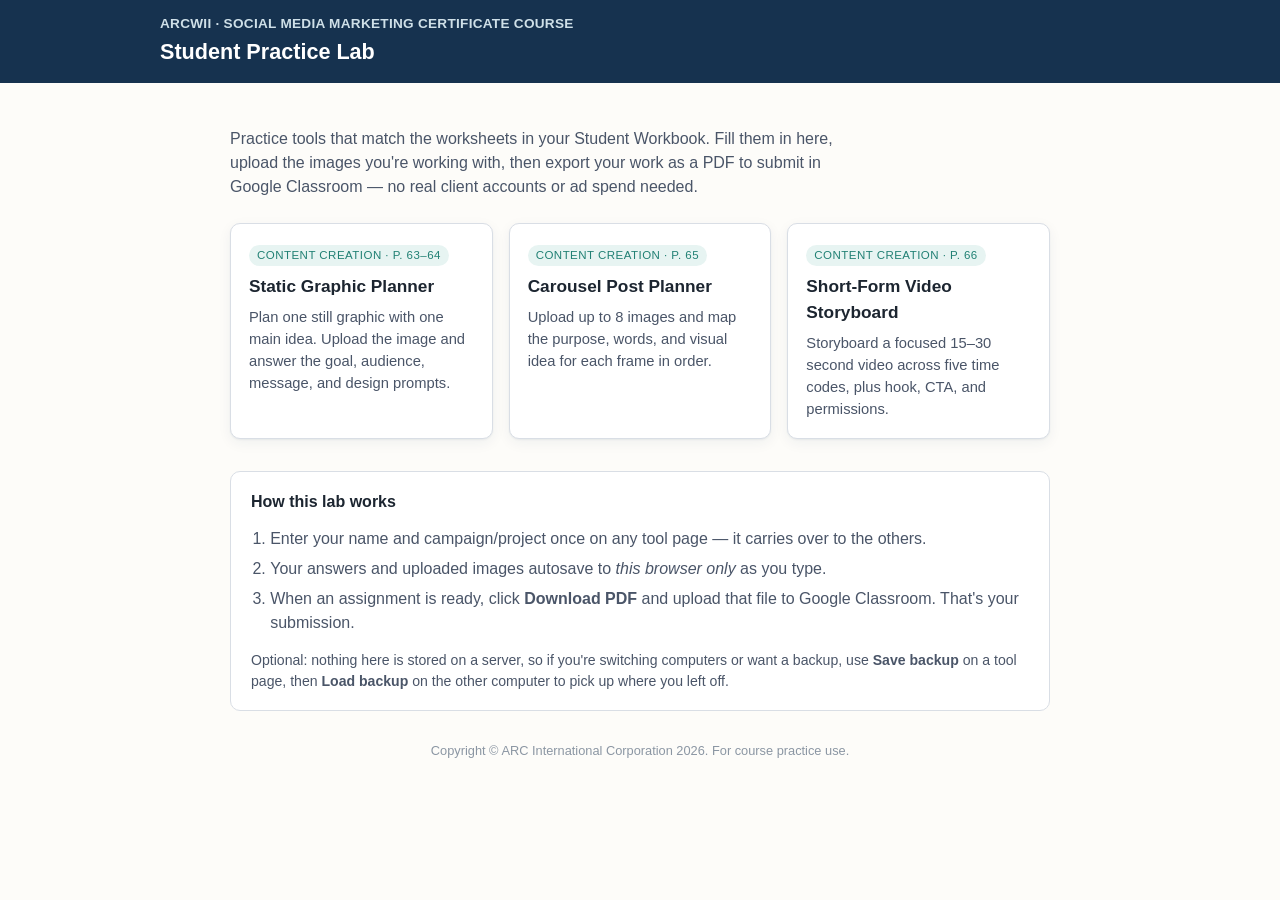
==== index.html @ 26e5f778 "Simplify submission flow: Download PDF is the main action, backup is optional" ====
<!DOCTYPE html>
<html lang="en">
<head>
<meta charset="UTF-8">
<meta name="viewport" content="width=device-width, initial-scale=1.0">
<title>ARCWII Student Practice Lab</title>
<link rel="stylesheet" href="shared/styles.css">
</head>
<body>
<header class="site-header">
  <div class="header-row">
    <div>
      <div class="brand">ARCWII &middot; Social Media Marketing Certificate Course</div>
      <h1>Student Practice Lab</h1>
    </div>
  </div>
</header>

<main>
  <p class="intro">
    Practice tools that match the worksheets in your Student Workbook. Fill them in here,
    upload the images you're working with, then export your work as a PDF to submit in
    Google Classroom &mdash; no real client accounts or ad spend needed.
  </p>

  <section class="tool-grid" aria-label="Practice tools">
    <a class="tool-card" href="static-graphic-planner.html">
      <span class="tag">Content Creation &middot; p. 63&ndash;64</span>
      <h2>Static Graphic Planner</h2>
      <p>Plan one still graphic with one main idea. Upload the image and answer the goal, audience, message, and design prompts.</p>
    </a>
    <a class="tool-card" href="carousel-planner.html">
      <span class="tag">Content Creation &middot; p. 65</span>
      <h2>Carousel Post Planner</h2>
      <p>Upload up to 8 images and map the purpose, words, and visual idea for each frame in order.</p>
    </a>
    <a class="tool-card" href="video-storyboard.html">
      <span class="tag">Content Creation &middot; p. 66</span>
      <h2>Short-Form Video Storyboard</h2>
      <p>Storyboard a focused 15&ndash;30 second video across five time codes, plus hook, CTA, and permissions.</p>
    </a>
  </section>

  <section class="howto">
    <h2>How this lab works</h2>
    <ol>
      <li>Enter your name and campaign/project once on any tool page &mdash; it carries over to the others.</li>
      <li>Your answers and uploaded images autosave to <em>this browser only</em> as you type.</li>
      <li>When an assignment is ready, click <strong>Download PDF</strong> and upload that file to Google Classroom. That's your submission.</li>
    </ol>
    <p style="color:var(--ink-soft);font-size:0.88rem;margin-bottom:0;">
      Optional: nothing here is stored on a server, so if you're switching computers or want a backup,
      use <strong>Save backup</strong> on a tool page, then <strong>Load backup</strong> on the other computer to pick up where you left off.
    </p>
  </section>

  <p class="footer-note">Copyright &copy; ARC International Corporation 2026. For course practice use.</p>
</main>
</body>
</html>
---- shared/styles.css ----
:root {
  --navy: #16324f;
  --navy-dark: #0d1f33;
  --teal: #2a9d8f;
  --teal-dark: #218074;
  --paper: #fdfcf9;
  --ink: #1c2530;
  --ink-soft: #4a5568;
  --line: #d9dee5;
  --line-soft: #eceff3;
  --warn-bg: #fff4e5;
  --warn-border: #e8a33d;
  --ok: #2a9d8f;
  --radius: 10px;
  --shadow: 0 1px 2px rgba(22, 50, 79, 0.06), 0 4px 14px rgba(22, 50, 79, 0.06);
}

* { box-sizing: border-box; }

html, body {
  margin: 0;
  padding: 0;
  background: var(--paper);
  color: var(--ink);
  font-family: -apple-system, BlinkMacSystemFont, "Segoe UI", Roboto, Helvetica, Arial, sans-serif;
  line-height: 1.5;
}

a { color: var(--teal-dark); }

.site-header {
  background: var(--navy);
  color: #fff;
  padding: 14px 20px;
}

.site-header .header-row {
  max-width: 960px;
  margin: 0 auto;
  display: flex;
  align-items: baseline;
  justify-content: space-between;
  flex-wrap: wrap;
  gap: 8px;
}

.site-header .brand {
  font-weight: 700;
  letter-spacing: 0.02em;
  font-size: 0.85rem;
  text-transform: uppercase;
  color: #cfe0e8;
}

.site-header h1 {
  margin: 2px 0 0;
  font-size: 1.35rem;
}

.site-header nav a {
  color: #eaf3f1;
  text-decoration: none;
  font-size: 0.92rem;
  border: 1px solid rgba(255,255,255,0.35);
  padding: 6px 12px;
  border-radius: 999px;
}

.site-header nav a:hover { background: rgba(255,255,255,0.1); }

main {
  max-width: 860px;
  margin: 0 auto;
  padding: 28px 20px 80px;
}

.intro {
  color: var(--ink-soft);
  max-width: 70ch;
}

.tool-grid {
  display: grid;
  grid-template-columns: repeat(auto-fit, minmax(240px, 1fr));
  gap: 16px;
  margin-top: 24px;
}

.tool-card {
  display: block;
  background: #fff;
  border: 1px solid var(--line);
  border-radius: var(--radius);
  padding: 18px;
  text-decoration: none;
  color: var(--ink);
  box-shadow: var(--shadow);
  transition: transform 0.1s ease, box-shadow 0.1s ease;
}

.tool-card:hover { transform: translateY(-2px); box-shadow: 0 6px 20px rgba(22,50,79,0.12); }

.tool-card .tag {
  display: inline-block;
  font-size: 0.72rem;
  text-transform: uppercase;
  letter-spacing: 0.04em;
  color: var(--teal-dark);
  background: #e7f4f2;
  padding: 2px 8px;
  border-radius: 999px;
  margin-bottom: 8px;
}

.tool-card h2 { margin: 0 0 6px; font-size: 1.08rem; }
.tool-card p { margin: 0; color: var(--ink-soft); font-size: 0.92rem; }

.howto {
  margin-top: 32px;
  background: #fff;
  border: 1px solid var(--line);
  border-radius: var(--radius);
  padding: 18px 20px;
}
.howto h2 { margin-top: 0; font-size: 1rem; }
.howto ol { margin: 0; padding-left: 1.2em; color: var(--ink-soft); }
.howto li { margin-bottom: 6px; }

.student-bar {
  background: #fff;
  border: 1px solid var(--line);
  border-radius: var(--radius);
  padding: 14px 18px;
  display: grid;
  grid-template-columns: 1fr 1fr;
  gap: 14px;
  margin-bottom: 22px;
}

@media (max-width: 560px) {
  .student-bar { grid-template-columns: 1fr; }
}

.field { display: flex; flex-direction: column; gap: 4px; }
.field label { font-size: 0.82rem; font-weight: 600; color: var(--ink-soft); }
.field input[type="text"],
.field textarea {
  font: inherit;
  padding: 9px 10px;
  border: 1px solid var(--line);
  border-radius: 6px;
  background: var(--paper);
  color: var(--ink);
  resize: vertical;
}
.field input[type="text"]:focus,
.field textarea:focus {
  outline: 2px solid var(--teal);
  outline-offset: 1px;
  border-color: var(--teal);
}

.planner-title { margin-bottom: 2px; }
.planner-sub { color: var(--ink-soft); margin-top: 0; }

.card {
  background: #fff;
  border: 1px solid var(--line);
  border-radius: var(--radius);
  padding: 20px;
  margin-bottom: 20px;
  box-shadow: var(--shadow);
}

.card h2 {
  margin-top: 0;
  font-size: 1.05rem;
  border-bottom: 1px solid var(--line-soft);
  padding-bottom: 10px;
}

.prompt-row {
  display: grid;
  grid-template-columns: 220px 1fr;
  gap: 16px;
  padding: 12px 0;
  border-bottom: 1px solid var(--line-soft);
}
.prompt-row:last-child { border-bottom: none; }
.prompt-row label { font-weight: 600; padding-top: 8px; }

@media (max-width: 620px) {
  .prompt-row { grid-template-columns: 1fr; gap: 6px; }
  .prompt-row label { padding-top: 0; }
}

textarea.answer {
  width: 100%;
  font: inherit;
  min-height: 64px;
  padding: 9px 10px;
  border: 1px solid var(--line);
  border-radius: 6px;
  background: var(--paper);
  color: var(--ink);
  resize: vertical;
}
textarea.answer:focus {
  outline: 2px solid var(--teal);
  outline-offset: 1px;
  border-color: var(--teal);
}

input[type="text"].answer-line {
  width: 100%;
  font: inherit;
  padding: 9px 10px;
  border: 1px solid var(--line);
  border-radius: 6px;
  background: var(--paper);
  color: var(--ink);
}
input[type="text"].answer-line:focus {
  outline: 2px solid var(--teal);
  outline-offset: 1px;
  border-color: var(--teal);
}

.frame-card {
  border: 1px solid var(--line);
  border-radius: var(--radius);
  padding: 16px;
  margin-bottom: 14px;
  background: var(--paper);
}
.frame-card h3 {
  margin: 0 0 10px;
  font-size: 0.95rem;
  color: var(--navy);
}

.image-upload {
  border: 1.5px dashed var(--line);
  border-radius: 8px;
  padding: 14px;
  text-align: center;
  background: #fff;
}
.image-upload.has-image { border-style: solid; padding: 10px; text-align: left; }

.image-upload input[type="file"] { display: block; margin: 0 auto; }

.image-preview-wrap {
  display: flex;
  align-items: center;
  gap: 12px;
  flex-wrap: wrap;
}
.image-preview-wrap img {
  max-width: 160px;
  max-height: 160px;
  border-radius: 6px;
  border: 1px solid var(--line);
  display: block;
}
.image-preview-wrap video {
  max-width: 320px;
  max-height: 220px;
  border-radius: 6px;
  border: 1px solid var(--line);
  display: block;
  background: #000;
}
.video-file-info {
  font-size: 0.85rem;
  color: var(--ink-soft);
  width: 100%;
}

.btn {
  font: inherit;
  font-weight: 600;
  border-radius: 8px;
  padding: 9px 16px;
  border: 1px solid transparent;
  cursor: pointer;
}
.btn-primary { background: var(--teal); color: #fff; }
.btn-primary:hover { background: var(--teal-dark); }
.btn-secondary { background: #fff; color: var(--navy); border-color: var(--line); }
.btn-secondary:hover { background: var(--line-soft); }
.btn-danger { background: #fff; color: #b3402a; border-color: #e6bcae; }
.btn-danger:hover { background: #fdece7; }
.btn-small { padding: 6px 10px; font-size: 0.82rem; }

.action-bar {
  position: sticky;
  bottom: 0;
  background: rgba(253,252,249,0.95);
  backdrop-filter: blur(4px);
  border-top: 1px solid var(--line);
  padding: 12px 0;
  margin-top: 8px;
  display: flex;
  align-items: center;
  gap: 10px;
  flex-wrap: wrap;
}

.save-status {
  font-size: 0.85rem;
  color: var(--ink-soft);
}
.save-status.ok { color: var(--ok); }

.spacer { flex: 1; }

.frame-controls {
  display: flex;
  gap: 10px;
  margin-bottom: 16px;
}

.print-value {
  white-space: pre-wrap;
  padding: 9px 10px;
  border: 1px solid var(--line-soft);
  border-radius: 6px;
  background: var(--paper);
  min-height: 1.4em;
  color: var(--ink);
}
.print-value.empty { color: #9aa5b1; font-style: italic; }

.visually-hidden {
  position: absolute;
  width: 1px; height: 1px;
  overflow: hidden;
  clip: rect(0 0 0 0);
  white-space: nowrap;
}

.time-table {
  width: 100%;
  border-collapse: collapse;
}
.time-table th, .time-table td {
  border: 1px solid var(--line-soft);
  padding: 10px;
  vertical-align: top;
  text-align: left;
}
.time-table th {
  background: #f3f7f8;
  font-size: 0.85rem;
  color: var(--navy);
}
.time-table td.time-cell {
  font-weight: 600;
  white-space: nowrap;
  color: var(--navy);
  background: #f9fbfb;
}
.time-table textarea {
  width: 100%;
  min-height: 60px;
  font: inherit;
  border: 1px solid var(--line);
  border-radius: 6px;
  padding: 6px 8px;
  background: var(--paper);
}

.footer-note {
  margin-top: 30px;
  color: #8b96a3;
  font-size: 0.8rem;
  text-align: center;
}

#print-root { display: none; }
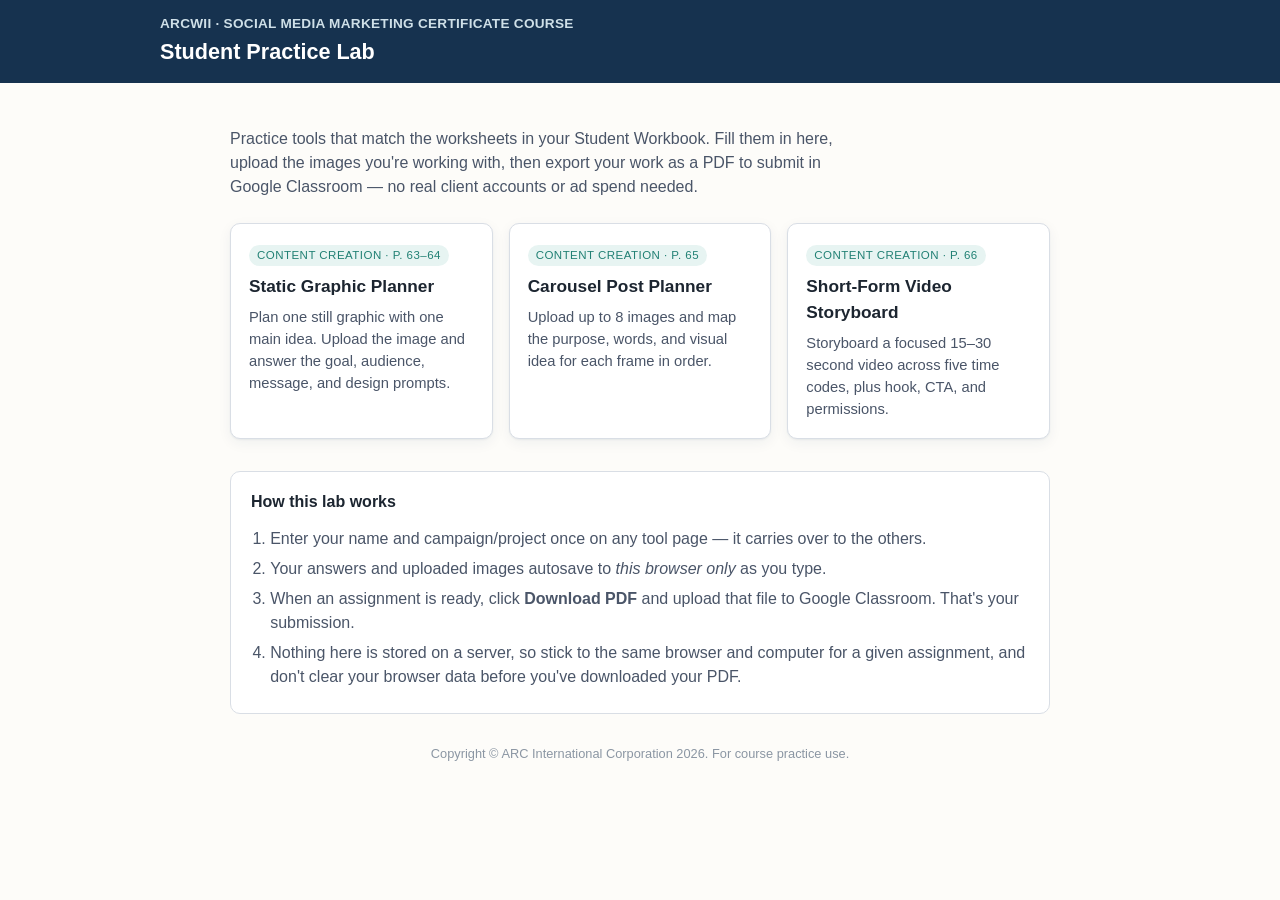
==== commit f4014621: "Remove JSON backup/restore feature entirely, keep just Download PDF and Start over" ====
--- a/index.html
+++ b/index.html
@@ -47,11 +47,8 @@
       <li>Enter your name and campaign/project once on any tool page &mdash; it carries over to the others.</li>
       <li>Your answers and uploaded images autosave to <em>this browser only</em> as you type.</li>
       <li>When an assignment is ready, click <strong>Download PDF</strong> and upload that file to Google Classroom. That's your submission.</li>
+      <li>Nothing here is stored on a server, so stick to the same browser and computer for a given assignment, and don't clear your browser data before you've downloaded your PDF.</li>
     </ol>
-    <p style="color:var(--ink-soft);font-size:0.88rem;margin-bottom:0;">
-      Optional: nothing here is stored on a server, so if you're switching computers or want a backup,
-      use <strong>Save backup</strong> on a tool page, then <strong>Load backup</strong> on the other computer to pick up where you left off.
-    </p>
   </section>
 
   <p class="footer-note">Copyright &copy; ARC International Corporation 2026. For course practice use.</p>
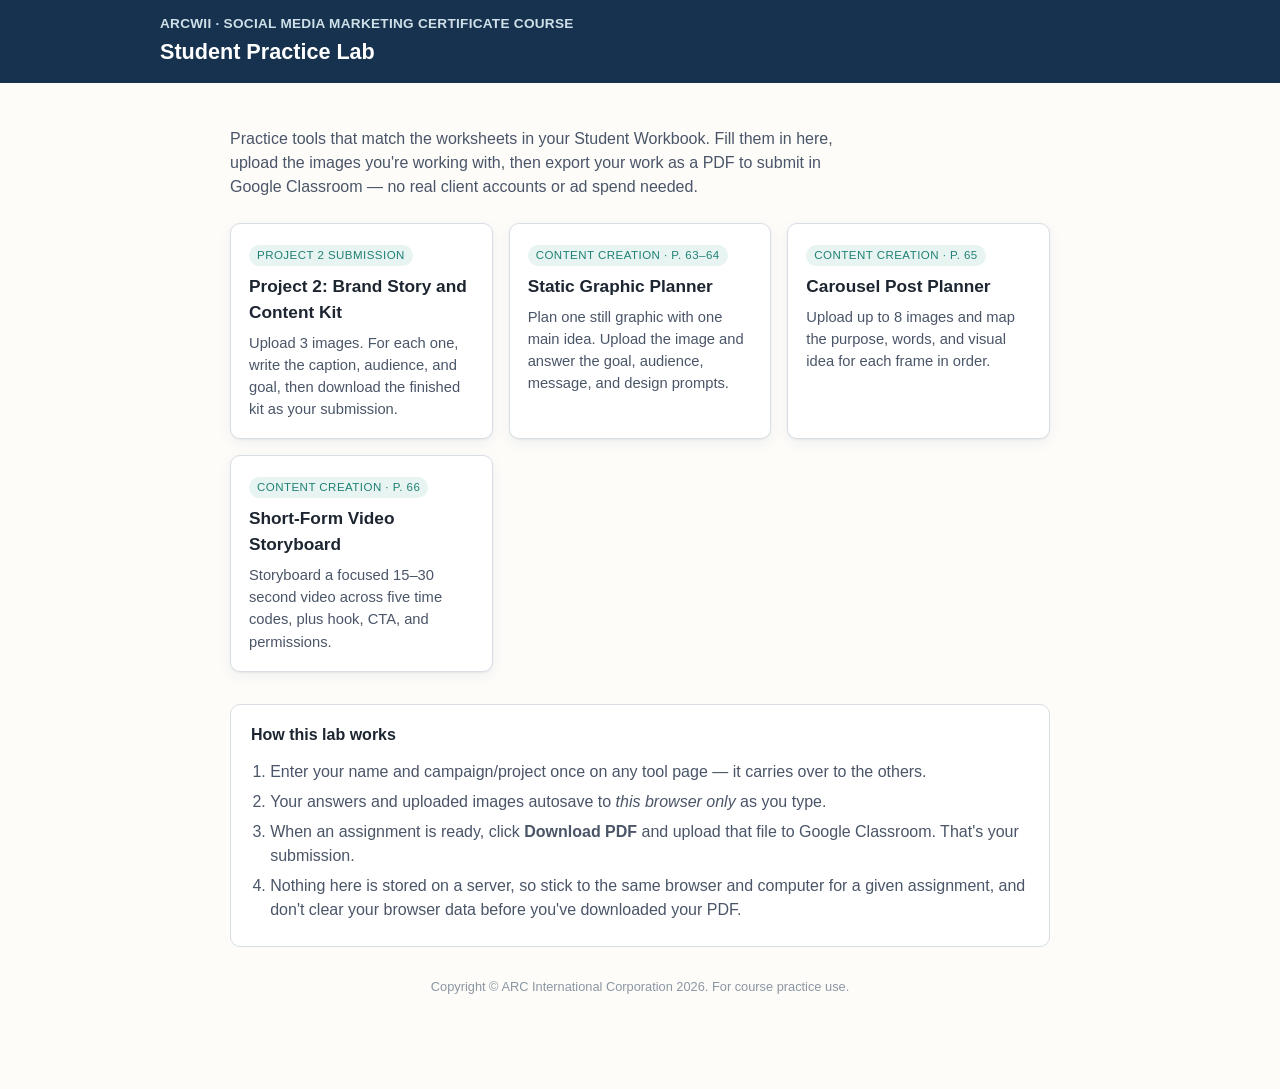
==== commit 6d06cb7b: "Add Project 2: Brand Story and Content Kit tool (3 assets, each with image, caption, audience, goal)" ====
--- a/index.html
+++ b/index.html
@@ -24,6 +24,11 @@
   </p>
 
   <section class="tool-grid" aria-label="Practice tools">
+    <a class="tool-card" href="project-2-content-kit.html">
+      <span class="tag">Project 2 Submission</span>
+      <h2>Project 2: Brand Story and Content Kit</h2>
+      <p>Upload 3 images. For each one, write the caption, audience, and goal, then download the finished kit as your submission.</p>
+    </a>
     <a class="tool-card" href="static-graphic-planner.html">
       <span class="tag">Content Creation &middot; p. 63&ndash;64</span>
       <h2>Static Graphic Planner</h2>
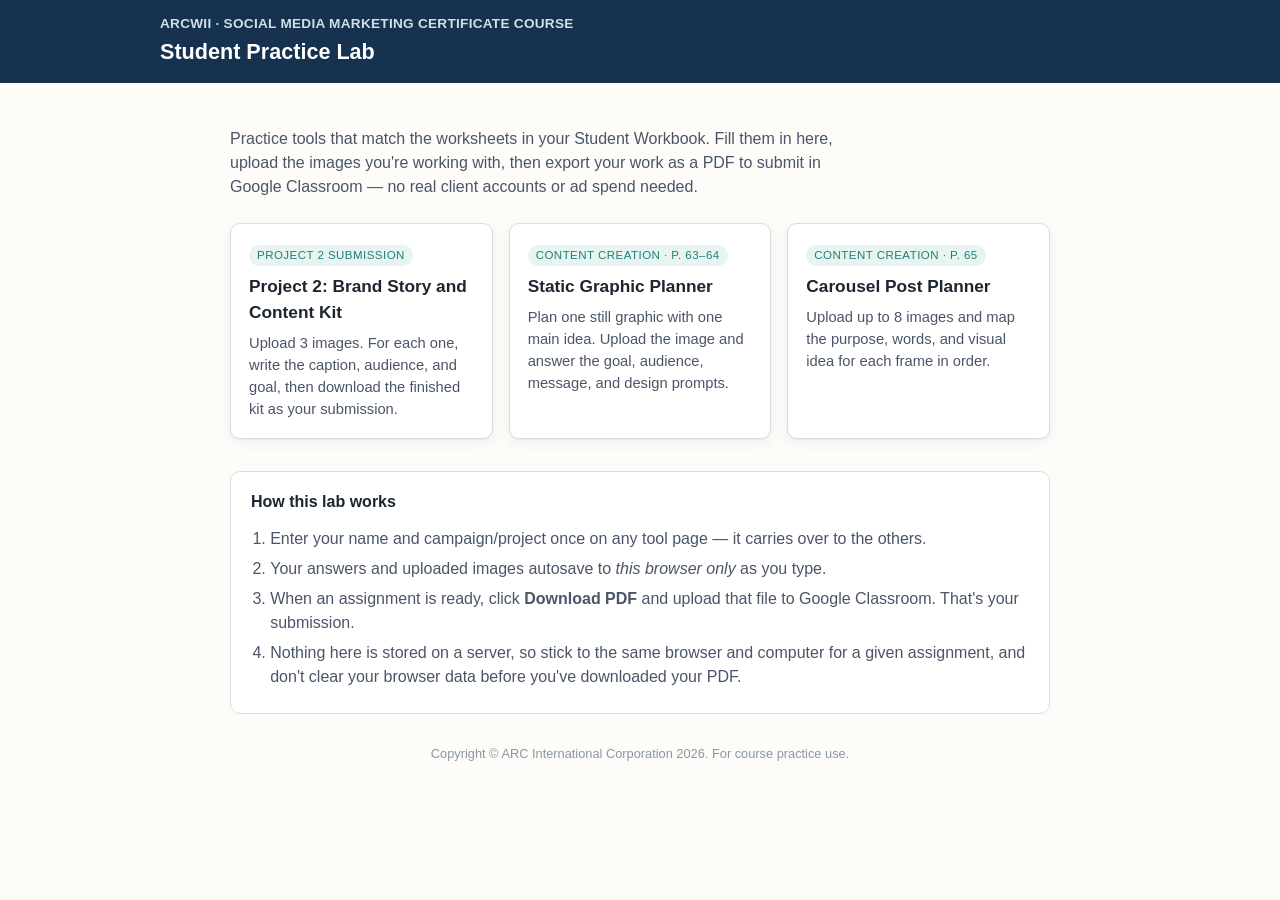
==== commit cf864460: "Remove Short-Form Video Storyboard tool and its unused video-upload code" ====
--- a/index.html
+++ b/index.html
@@ -39,11 +39,6 @@
       <h2>Carousel Post Planner</h2>
       <p>Upload up to 8 images and map the purpose, words, and visual idea for each frame in order.</p>
     </a>
-    <a class="tool-card" href="video-storyboard.html">
-      <span class="tag">Content Creation &middot; p. 66</span>
-      <h2>Short-Form Video Storyboard</h2>
-      <p>Storyboard a focused 15&ndash;30 second video across five time codes, plus hook, CTA, and permissions.</p>
-    </a>
   </section>
 
   <section class="howto">
--- a/shared/styles.css
+++ b/shared/styles.css
@@ -263,19 +263,6 @@
   border: 1px solid var(--line);
   display: block;
 }
-.image-preview-wrap video {
-  max-width: 320px;
-  max-height: 220px;
-  border-radius: 6px;
-  border: 1px solid var(--line);
-  display: block;
-  background: #000;
-}
-.video-file-info {
-  font-size: 0.85rem;
-  color: var(--ink-soft);
-  width: 100%;
-}
 
 .btn {
   font: inherit;
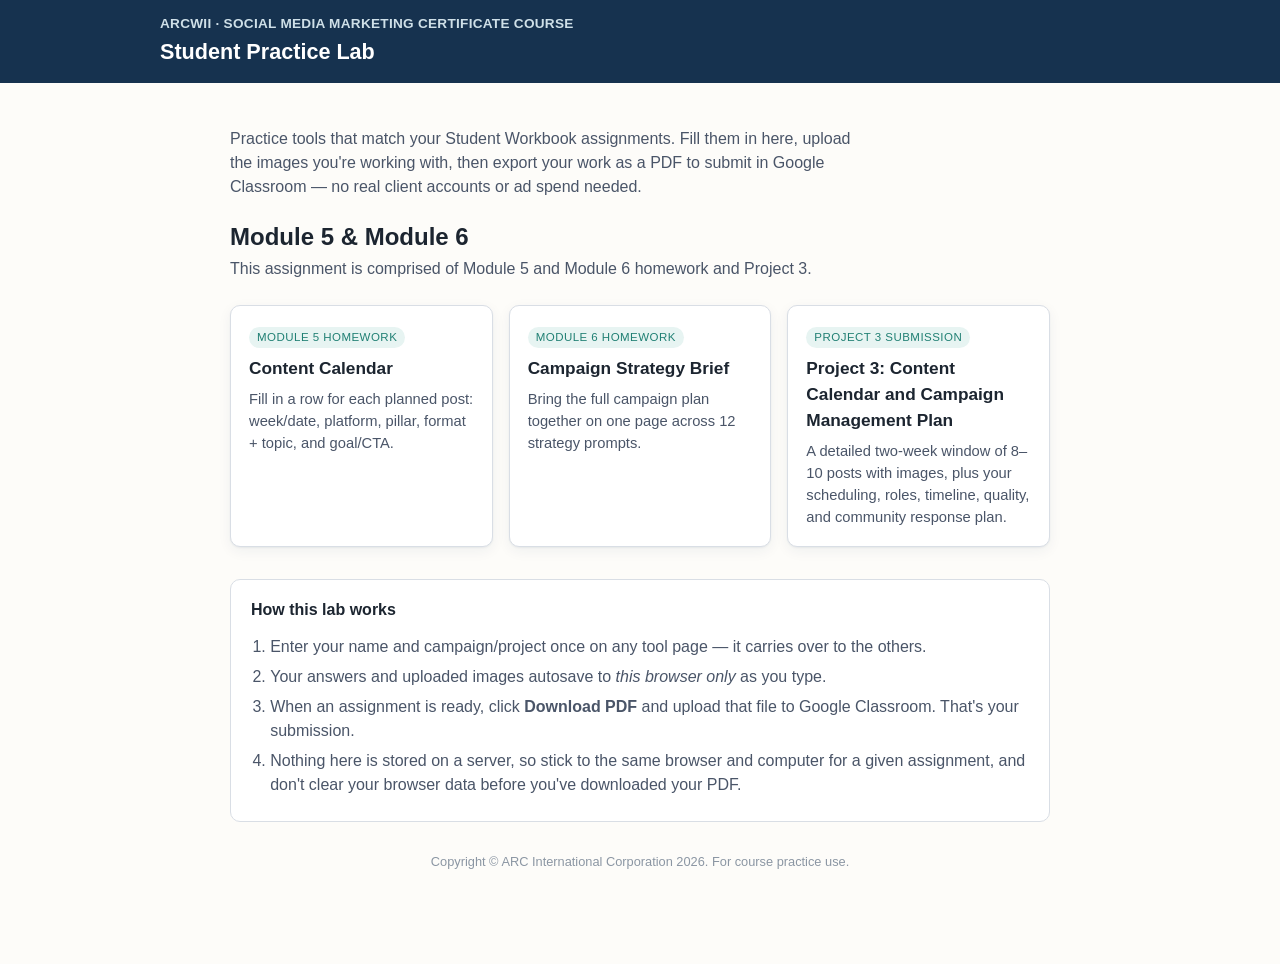
==== commit 5d1b5254: "Replace Project 2 tools with Module 5/6 tools: Content Calendar, Campaign Strategy Brief, and Projec" ====
--- a/index.html
+++ b/index.html
@@ -18,26 +18,31 @@
 
 <main>
   <p class="intro">
-    Practice tools that match the worksheets in your Student Workbook. Fill them in here,
+    Practice tools that match your Student Workbook assignments. Fill them in here,
     upload the images you're working with, then export your work as a PDF to submit in
     Google Classroom &mdash; no real client accounts or ad spend needed.
   </p>
 
+  <h2 style="margin-bottom:2px;">Module 5 &amp; Module 6</h2>
+  <p class="intro" style="margin-top:0;">
+    This assignment is comprised of Module 5 and Module 6 homework and Project 3.
+  </p>
+
   <section class="tool-grid" aria-label="Practice tools">
-    <a class="tool-card" href="project-2-content-kit.html">
-      <span class="tag">Project 2 Submission</span>
-      <h2>Project 2: Brand Story and Content Kit</h2>
-      <p>Upload 3 images. For each one, write the caption, audience, and goal, then download the finished kit as your submission.</p>
+    <a class="tool-card" href="content-calendar.html">
+      <span class="tag">Module 5 Homework</span>
+      <h2>Content Calendar</h2>
+      <p>Fill in a row for each planned post: week/date, platform, pillar, format + topic, and goal/CTA.</p>
     </a>
-    <a class="tool-card" href="static-graphic-planner.html">
-      <span class="tag">Content Creation &middot; p. 63&ndash;64</span>
-      <h2>Static Graphic Planner</h2>
-      <p>Plan one still graphic with one main idea. Upload the image and answer the goal, audience, message, and design prompts.</p>
+    <a class="tool-card" href="campaign-strategy-brief.html">
+      <span class="tag">Module 6 Homework</span>
+      <h2>Campaign Strategy Brief</h2>
+      <p>Bring the full campaign plan together on one page across 12 strategy prompts.</p>
     </a>
-    <a class="tool-card" href="carousel-planner.html">
-      <span class="tag">Content Creation &middot; p. 65</span>
-      <h2>Carousel Post Planner</h2>
-      <p>Upload up to 8 images and map the purpose, words, and visual idea for each frame in order.</p>
+    <a class="tool-card" href="project-3-two-week-plan.html">
+      <span class="tag">Project 3 Submission</span>
+      <h2>Project 3: Content Calendar and Campaign Management Plan</h2>
+      <p>A detailed two-week window of 8&ndash;10 posts with images, plus your scheduling, roles, timeline, quality, and community response plan.</p>
     </a>
   </section>
 
--- a/shared/styles.css
+++ b/shared/styles.css
@@ -297,8 +297,32 @@
 .save-status {
   font-size: 0.85rem;
   color: var(--ink-soft);
-}
-.save-status.ok { color: var(--ok); }
+  display: inline-flex;
+  align-items: center;
+  gap: 6px;
+  padding: 6px 14px;
+  border-radius: 999px;
+  background: var(--line-soft);
+  border: 1px solid var(--line);
+}
+.save-status.ok {
+  color: #157a63;
+  background: #e3f5ef;
+  border-color: #b7e4d5;
+  font-weight: 600;
+}
+.save-status.ok::before {
+  content: "\2713";
+  font-weight: 700;
+}
+.save-status.pulse {
+  animation: save-pulse 0.6s ease;
+}
+@keyframes save-pulse {
+  0% { transform: scale(1); box-shadow: 0 0 0 0 rgba(21, 122, 99, 0.35); }
+  35% { transform: scale(1.08); box-shadow: 0 0 0 4px rgba(21, 122, 99, 0); }
+  100% { transform: scale(1); box-shadow: 0 0 0 0 rgba(21, 122, 99, 0); }
+}
 
 .spacer { flex: 1; }
 
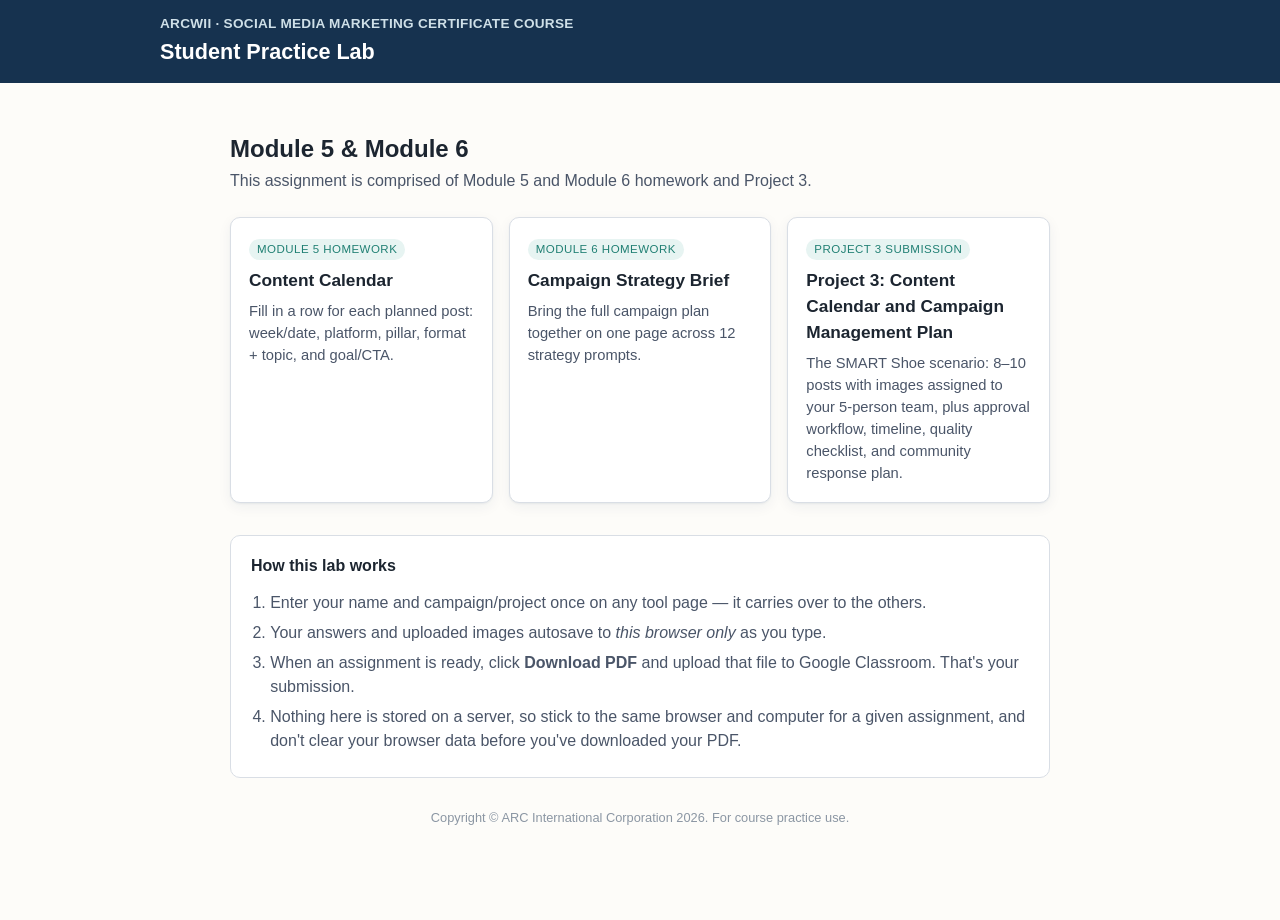
==== commit c37837e4: "Add SMART Shoe scenario to Project 3: team roster, per-post owner assignment, structured timeline, e" ====
--- a/index.html
+++ b/index.html
@@ -17,12 +17,6 @@
 </header>
 
 <main>
-  <p class="intro">
-    Practice tools that match your Student Workbook assignments. Fill them in here,
-    upload the images you're working with, then export your work as a PDF to submit in
-    Google Classroom &mdash; no real client accounts or ad spend needed.
-  </p>
-
   <h2 style="margin-bottom:2px;">Module 5 &amp; Module 6</h2>
   <p class="intro" style="margin-top:0;">
     This assignment is comprised of Module 5 and Module 6 homework and Project 3.
@@ -42,7 +36,7 @@
     <a class="tool-card" href="project-3-two-week-plan.html">
       <span class="tag">Project 3 Submission</span>
       <h2>Project 3: Content Calendar and Campaign Management Plan</h2>
-      <p>A detailed two-week window of 8&ndash;10 posts with images, plus your scheduling, roles, timeline, quality, and community response plan.</p>
+      <p>The SMART Shoe scenario: 8&ndash;10 posts with images assigned to your 5-person team, plus approval workflow, timeline, quality checklist, and community response plan.</p>
     </a>
   </section>
 
--- a/shared/styles.css
+++ b/shared/styles.css
@@ -343,6 +343,20 @@
 }
 .print-value.empty { color: #9aa5b1; font-style: italic; }
 
+.checklist-item-row {
+  display: flex;
+  align-items: center;
+  gap: 10px;
+  margin-bottom: 10px;
+}
+.checklist-box {
+  font-size: 1.3rem;
+  line-height: 1;
+  color: var(--ink-soft);
+  flex-shrink: 0;
+}
+.checklist-item-row .answer-line { flex: 1; }
+
 .visually-hidden {
   position: absolute;
   width: 1px; height: 1px;
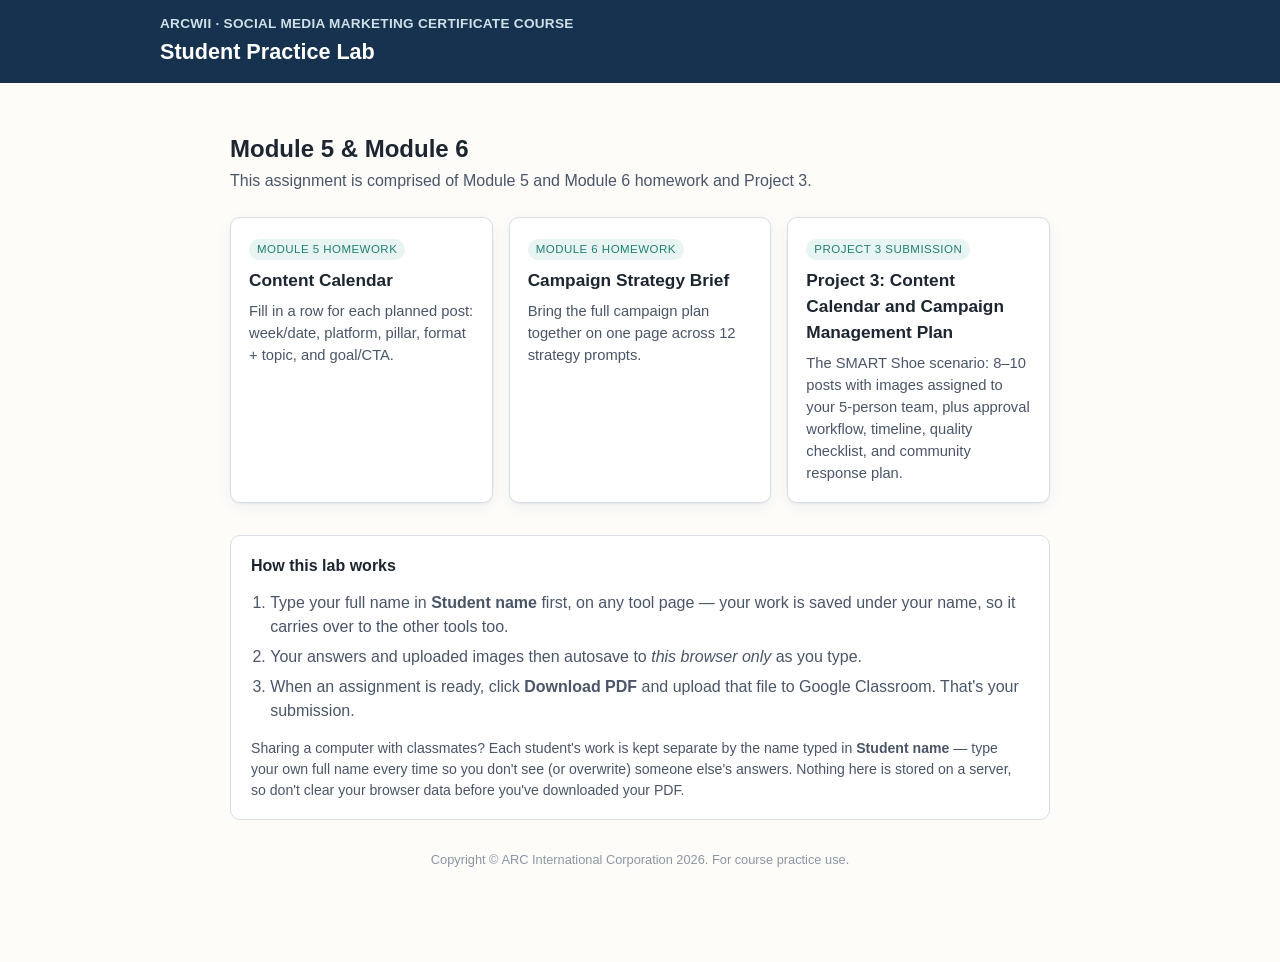
==== commit 610228fe: "Fix cross-student data leak on shared computers: isolate all saved work and student info per typed n" ====
--- a/index.html
+++ b/index.html
@@ -43,11 +43,15 @@
   <section class="howto">
     <h2>How this lab works</h2>
     <ol>
-      <li>Enter your name and campaign/project once on any tool page &mdash; it carries over to the others.</li>
-      <li>Your answers and uploaded images autosave to <em>this browser only</em> as you type.</li>
+      <li>Type your full name in <strong>Student name</strong> first, on any tool page &mdash; your work is saved under your name, so it carries over to the other tools too.</li>
+      <li>Your answers and uploaded images then autosave to <em>this browser only</em> as you type.</li>
       <li>When an assignment is ready, click <strong>Download PDF</strong> and upload that file to Google Classroom. That's your submission.</li>
-      <li>Nothing here is stored on a server, so stick to the same browser and computer for a given assignment, and don't clear your browser data before you've downloaded your PDF.</li>
     </ol>
+    <p style="color:var(--ink-soft);font-size:0.88rem;margin-bottom:0;">
+      Sharing a computer with classmates? Each student's work is kept separate by the name typed in <strong>Student name</strong>
+      &mdash; type your own full name every time so you don't see (or overwrite) someone else's answers. Nothing here is stored
+      on a server, so don't clear your browser data before you've downloaded your PDF.
+    </p>
   </section>
 
   <p class="footer-note">Copyright &copy; ARC International Corporation 2026. For course practice use.</p>
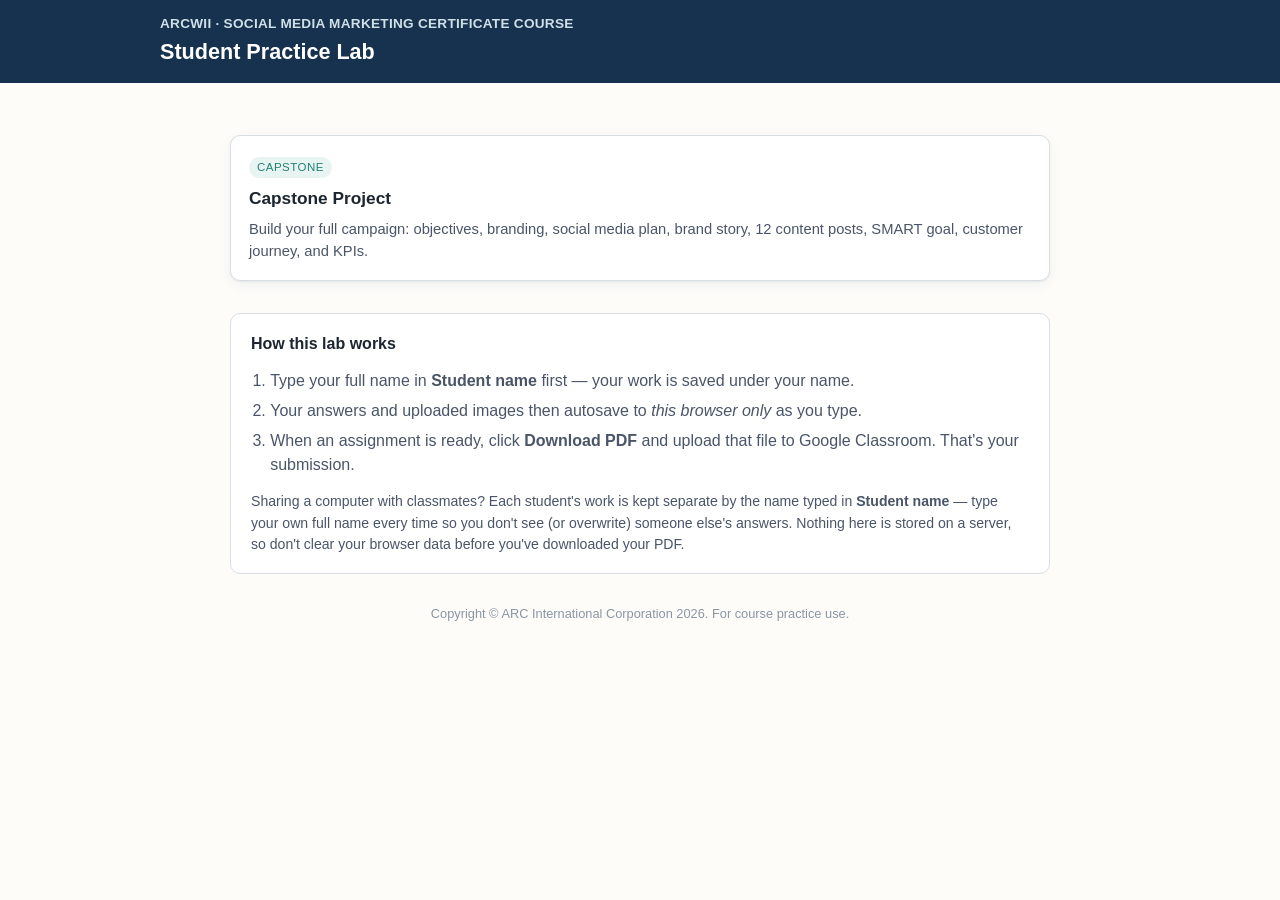
==== commit 1678f265: "Replace all projects with a single Capstone Project page; shrink uploaded images and warn when brows" ====
--- a/index.html
+++ b/index.html
@@ -17,33 +17,18 @@
 </header>
 
 <main>
-  <h2 style="margin-bottom:2px;">Module 5 &amp; Module 6</h2>
-  <p class="intro" style="margin-top:0;">
-    This assignment is comprised of Module 5 and Module 6 homework and Project 3.
-  </p>
-
   <section class="tool-grid" aria-label="Practice tools">
-    <a class="tool-card" href="content-calendar.html">
-      <span class="tag">Module 5 Homework</span>
-      <h2>Content Calendar</h2>
-      <p>Fill in a row for each planned post: week/date, platform, pillar, format + topic, and goal/CTA.</p>
-    </a>
-    <a class="tool-card" href="campaign-strategy-brief.html">
-      <span class="tag">Module 6 Homework</span>
-      <h2>Campaign Strategy Brief</h2>
-      <p>Bring the full campaign plan together on one page across 12 strategy prompts.</p>
-    </a>
-    <a class="tool-card" href="project-3-two-week-plan.html">
-      <span class="tag">Project 3 Submission</span>
-      <h2>Project 3: Content Calendar and Campaign Management Plan</h2>
-      <p>The SMART Shoe scenario: 8&ndash;10 posts with images assigned to your 5-person team, plus approval workflow, timeline, quality checklist, and community response plan.</p>
+    <a class="tool-card" href="capstone-project.html">
+      <span class="tag">Capstone</span>
+      <h2>Capstone Project</h2>
+      <p>Build your full campaign: objectives, branding, social media plan, brand story, 12 content posts, SMART goal, customer journey, and KPIs.</p>
     </a>
   </section>
 
   <section class="howto">
     <h2>How this lab works</h2>
     <ol>
-      <li>Type your full name in <strong>Student name</strong> first, on any tool page &mdash; your work is saved under your name, so it carries over to the other tools too.</li>
+      <li>Type your full name in <strong>Student name</strong> first &mdash; your work is saved under your name.</li>
       <li>Your answers and uploaded images then autosave to <em>this browser only</em> as you type.</li>
       <li>When an assignment is ready, click <strong>Download PDF</strong> and upload that file to Google Classroom. That's your submission.</li>
     </ol>
--- a/shared/styles.css
+++ b/shared/styles.css
@@ -162,6 +162,8 @@
 
 .planner-title { margin-bottom: 2px; }
 .planner-sub { color: var(--ink-soft); margin-top: 0; }
+.section-help { color: var(--ink-soft); font-size: 0.92rem; margin-top: 0; }
+textarea.answer.tall { min-height: 160px; }
 
 .card {
   background: #fff;
@@ -324,13 +326,14 @@
   100% { transform: scale(1); box-shadow: 0 0 0 0 rgba(21, 122, 99, 0); }
 }
 
+.save-status.error {
+  color: #a13a24;
+  background: #fdece7;
+  border-color: #e6bcae;
+  font-weight: 600;
+}
+
 .spacer { flex: 1; }
-
-.frame-controls {
-  display: flex;
-  gap: 10px;
-  margin-bottom: 16px;
-}
 
 .print-value {
   white-space: pre-wrap;
@@ -342,20 +345,6 @@
   color: var(--ink);
 }
 .print-value.empty { color: #9aa5b1; font-style: italic; }
-
-.checklist-item-row {
-  display: flex;
-  align-items: center;
-  gap: 10px;
-  margin-bottom: 10px;
-}
-.checklist-box {
-  font-size: 1.3rem;
-  line-height: 1;
-  color: var(--ink-soft);
-  flex-shrink: 0;
-}
-.checklist-item-row .answer-line { flex: 1; }
 
 .visually-hidden {
   position: absolute;
@@ -365,37 +354,6 @@
   white-space: nowrap;
 }
 
-.time-table {
-  width: 100%;
-  border-collapse: collapse;
-}
-.time-table th, .time-table td {
-  border: 1px solid var(--line-soft);
-  padding: 10px;
-  vertical-align: top;
-  text-align: left;
-}
-.time-table th {
-  background: #f3f7f8;
-  font-size: 0.85rem;
-  color: var(--navy);
-}
-.time-table td.time-cell {
-  font-weight: 600;
-  white-space: nowrap;
-  color: var(--navy);
-  background: #f9fbfb;
-}
-.time-table textarea {
-  width: 100%;
-  min-height: 60px;
-  font: inherit;
-  border: 1px solid var(--line);
-  border-radius: 6px;
-  padding: 6px 8px;
-  background: var(--paper);
-}
-
 .footer-note {
   margin-top: 30px;
   color: #8b96a3;
